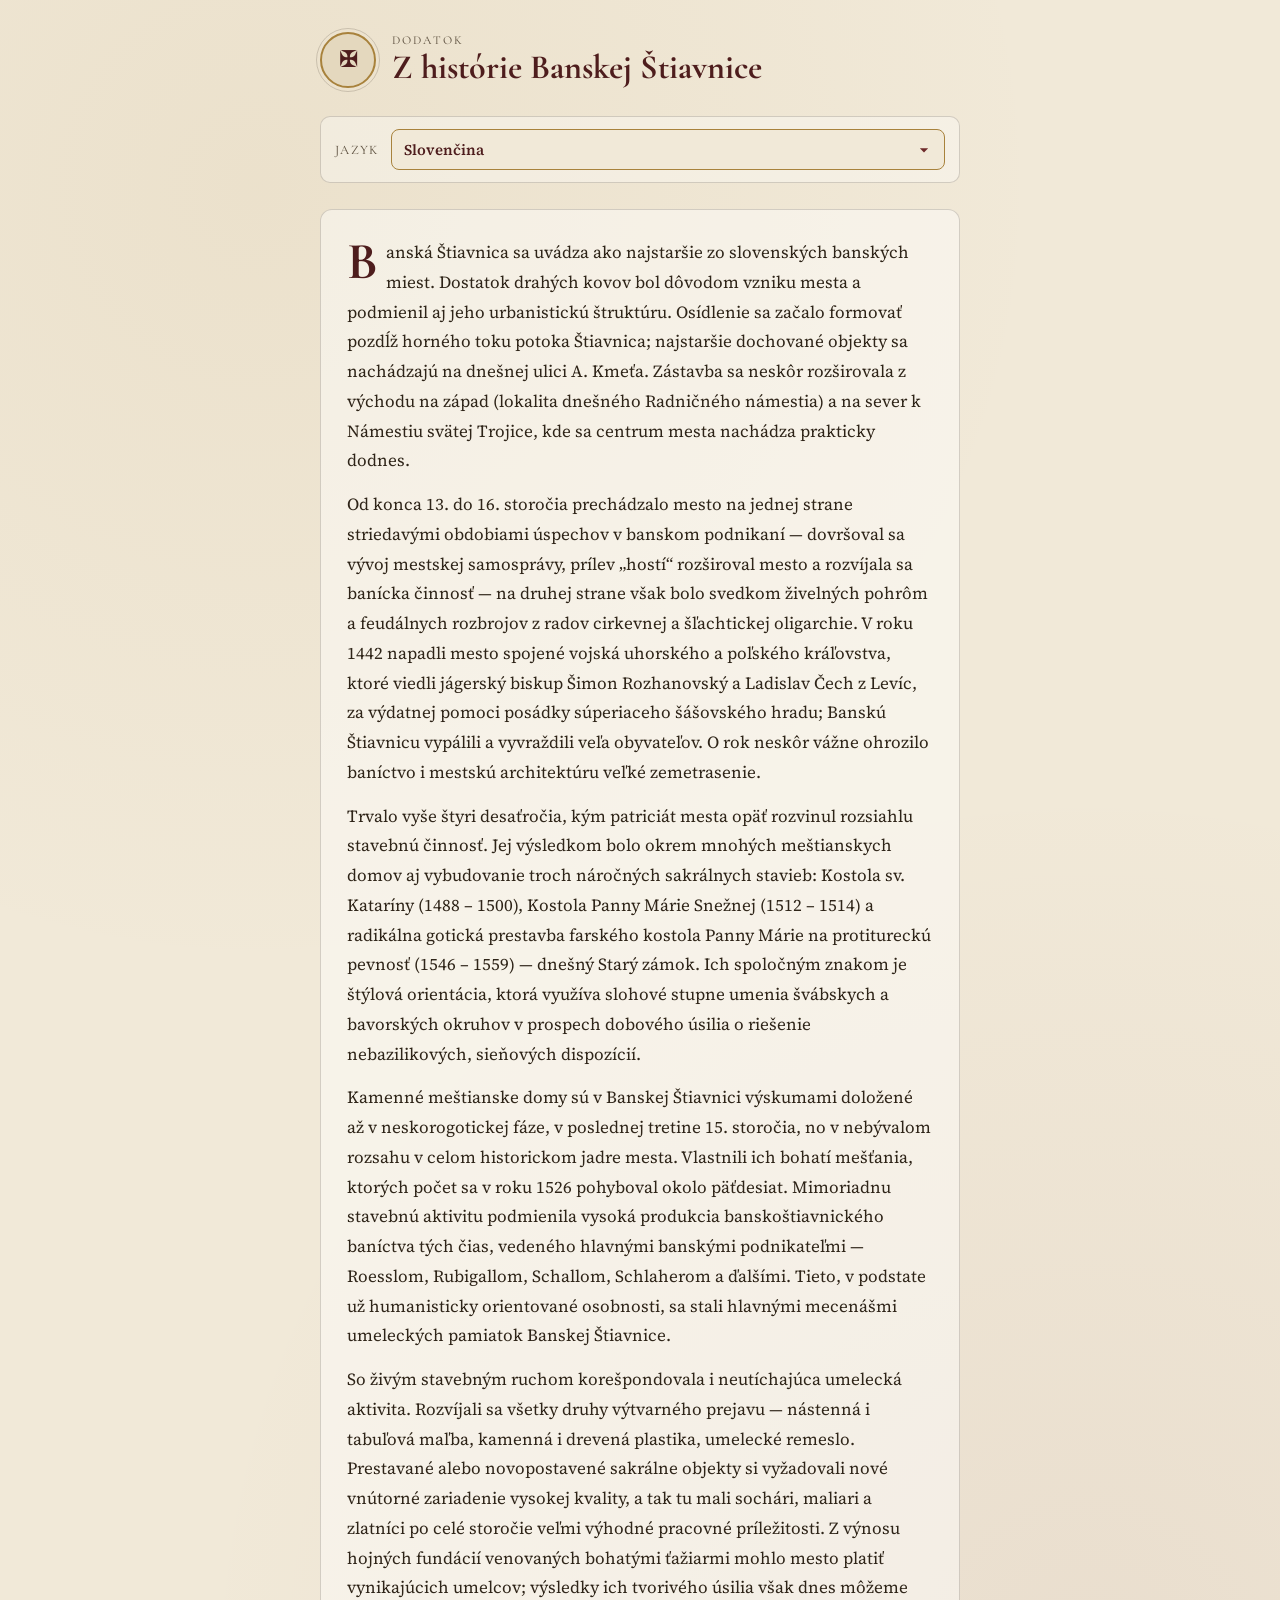
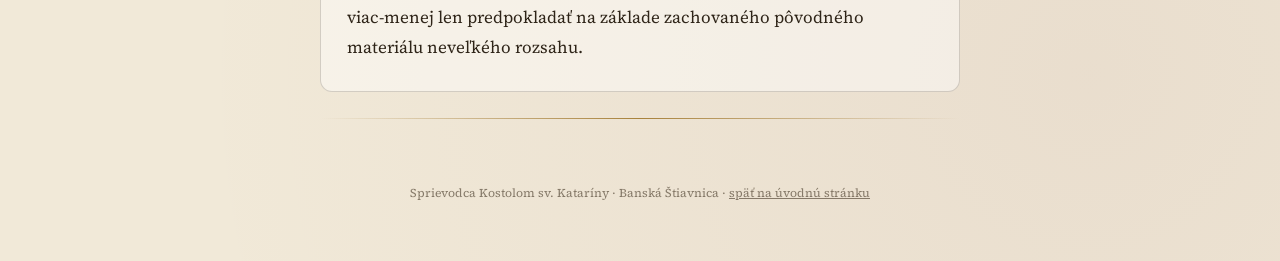
==== docs/historia/index.html @ 9a288365 "Viacjazyčný sprievodca Kostolom sv. Kataríny v Banskej Štiavnici Statická stránka pre GitHub Pages: " ====
<!DOCTYPE html>
<html lang="sk">
<head>
<meta charset="UTF-8">
<meta name="viewport" content="width=device-width, initial-scale=1.0">
<title>Z histórie Banskej Štiavnice · Sprievodca kostolom</title>
<link rel="stylesheet" href="../assets/style.css">
</head>
<body>
<div class="page">

  <div class="seal-row">
    <div class="seal" id="stopNumber">✠</div>
    <div>
      <p class="eyebrow" id="eyebrow">Zastávka</p>
      <h1 id="title"></h1>
    </div>
  </div>

  <div class="langs">
    <span class="langs-label" id="langsLabel">Jazyk</span>
    <select class="lang-select" id="langSwitcher"></select>
  </div>

  <div class="text-panel">
    <div id="bodyText"></div>
  </div>

  <div class="divider"></div>

  <div class="stop-nav" id="stopNav"></div>
  <span class="nav-hint" id="navHint"></span>

  <footer><span id="footerLabel">Sprievodca kostolom</span> · <a href="../" style="color:inherit;" id="backHome">späť na úvodnú stránku</a></footer>
</div>

<script>window.STOP_ID = "stiavnica";</script>
<script src="../assets/tour-data.js"></script>
<script src="../assets/stops/extra-stiavnica.js"></script>
<script src="../assets/tour-render.js"></script>
</body>
</html>
---- docs/assets/style.css ----
@import url('https://fonts.googleapis.com/css2?family=Cormorant+Garamond:wght@500;600;700&family=Source+Serif+4:opsz,wght@8..60,400;8..60,600&display=swap');

:root{
  --parchment: #F1E9D8;
  --parchment-dark: #E4D8BE;
  --ink: #2E2418;
  --ink-soft: #5B4E3D;
  --gold: #A8823C;
  --gold-bright: #C9A34E;
  --wine: #6E2A2A;
  --wine-deep: #4E1D1D;
  --line: rgba(46,36,24,0.18);
}

*{box-sizing:border-box;}
html,body{margin:0;padding:0;}
body{
  background: var(--parchment);
  background-image:
    radial-gradient(circle at 20% 10%, rgba(168,130,60,0.08), transparent 40%),
    radial-gradient(circle at 85% 90%, rgba(110,42,42,0.06), transparent 45%);
  color: var(--ink);
  font-family: 'Source Serif 4', serif;
  min-height:100vh;
  display:flex;
  justify-content:center;
  padding: 32px 16px 60px;
}

.page{ width:100%; max-width:640px; }

/* header / seal */
.seal-row{ display:flex; align-items:center; gap:16px; margin-bottom:28px; }
.seal{
  flex:0 0 auto; width:56px;height:56px; border-radius:50%;
  border:2px solid var(--gold);
  display:flex;align-items:center;justify-content:center;
  font-family:'Cormorant Garamond', serif; font-weight:700; font-size:22px;
  color:var(--wine-deep); background: var(--parchment-dark); position:relative;
}
.seal::before{ content:""; position:absolute; inset:-6px; border-radius:50%; border:1px solid var(--line); }
.eyebrow{
  font-family:'Cormorant Garamond', serif; letter-spacing:0.18em; text-transform:uppercase;
  font-size:12px; color:var(--ink-soft); margin:0 0 2px;
}
h1{
  font-family:'Cormorant Garamond', serif; font-weight:700; font-size:34px;
  line-height:1.1; margin:0; color:var(--wine-deep);
}

/* language switcher */
.langs{
  display:flex; align-items:center; justify-content:space-between; gap:12px;
  margin:22px 0 26px; padding:12px 14px;
  background: rgba(255,255,255,0.35); border:1px solid var(--line); border-radius:10px;
}
.langs-label{
  font-family:'Cormorant Garamond', serif; font-size:13px; letter-spacing:0.1em;
  text-transform:uppercase; color: var(--ink-soft); white-space:nowrap;
}
.lang-select{
  flex:1; font-family:'Source Serif 4', serif; font-size:15px; padding:9px 12px;
  border-radius:8px; border:1px solid var(--gold); background: var(--parchment);
  color: var(--wine-deep); font-weight:600; cursor:pointer; appearance:none;
  background-image: url("data:image/svg+xml,%3Csvg xmlns='http://www.w3.org/2000/svg' viewBox='0 0 24 24' fill='%236E2A2A'%3E%3Cpath d='M7 10l5 5 5-5z'/%3E%3C/svg%3E");
  background-repeat:no-repeat; background-position: right 10px center; background-size:20px;
  padding-right:36px;
}
.lang-select:focus{ outline: 2px solid var(--gold-bright); outline-offset:1px; }

/* text panel */
.text-panel{
  background: rgba(255,255,255,0.45); border:1px solid var(--line); border-radius:12px;
  padding:28px 26px; line-height:1.75; font-size:17px;
}
.text-panel p{ margin:0 0 14px; }
.text-panel p:last-child{ margin-bottom:0; }
.dropcap::first-letter{
  font-family:'Cormorant Garamond', serif; font-weight:700; font-size:52px;
  float:left; line-height:0.75; padding-right:8px; padding-top:4px; color: var(--wine-deep);
}

.divider{ height:1px; margin:26px 0; background: linear-gradient(90deg, transparent, var(--gold), transparent); }

.stop-nav{ display:flex; justify-content:space-between; font-size:14px; color: var(--ink-soft); margin-bottom:14px; }
.stop-nav a{ color: var(--wine-deep); text-decoration:none; font-weight:600; }
.stop-nav a:hover{ text-decoration:underline; }
.nav-hint{ display:block; text-align:center; font-size:12px; color: var(--ink-soft); opacity:0.8; }

/* homepage specific */
.info-grid{
  display:grid; gap:14px; margin:22px 0 26px;
}
.info-card{
  background: rgba(255,255,255,0.45); border:1px solid var(--line); border-radius:12px;
  padding:18px 20px;
}
.info-card .label{
  font-family:'Cormorant Garamond', serif; letter-spacing:0.1em; text-transform:uppercase;
  font-size:12px; color: var(--gold); margin:0 0 6px;
}
.info-card p{ margin:0; line-height:1.6; }
.stop-list{ list-style:none; padding:0; margin:0; display:grid; gap:8px; }
.stop-list a{
  display:block; padding:12px 16px; border:1px solid var(--line); border-radius:8px;
  color: var(--wine-deep); text-decoration:none; background: rgba(255,255,255,0.3);
  transition: background .15s ease;
}
.stop-list a:hover{ background: rgba(168,130,60,0.15); }

footer{ text-align:center; margin-top:40px; font-size:12px; color: var(--ink-soft); opacity:0.7; }
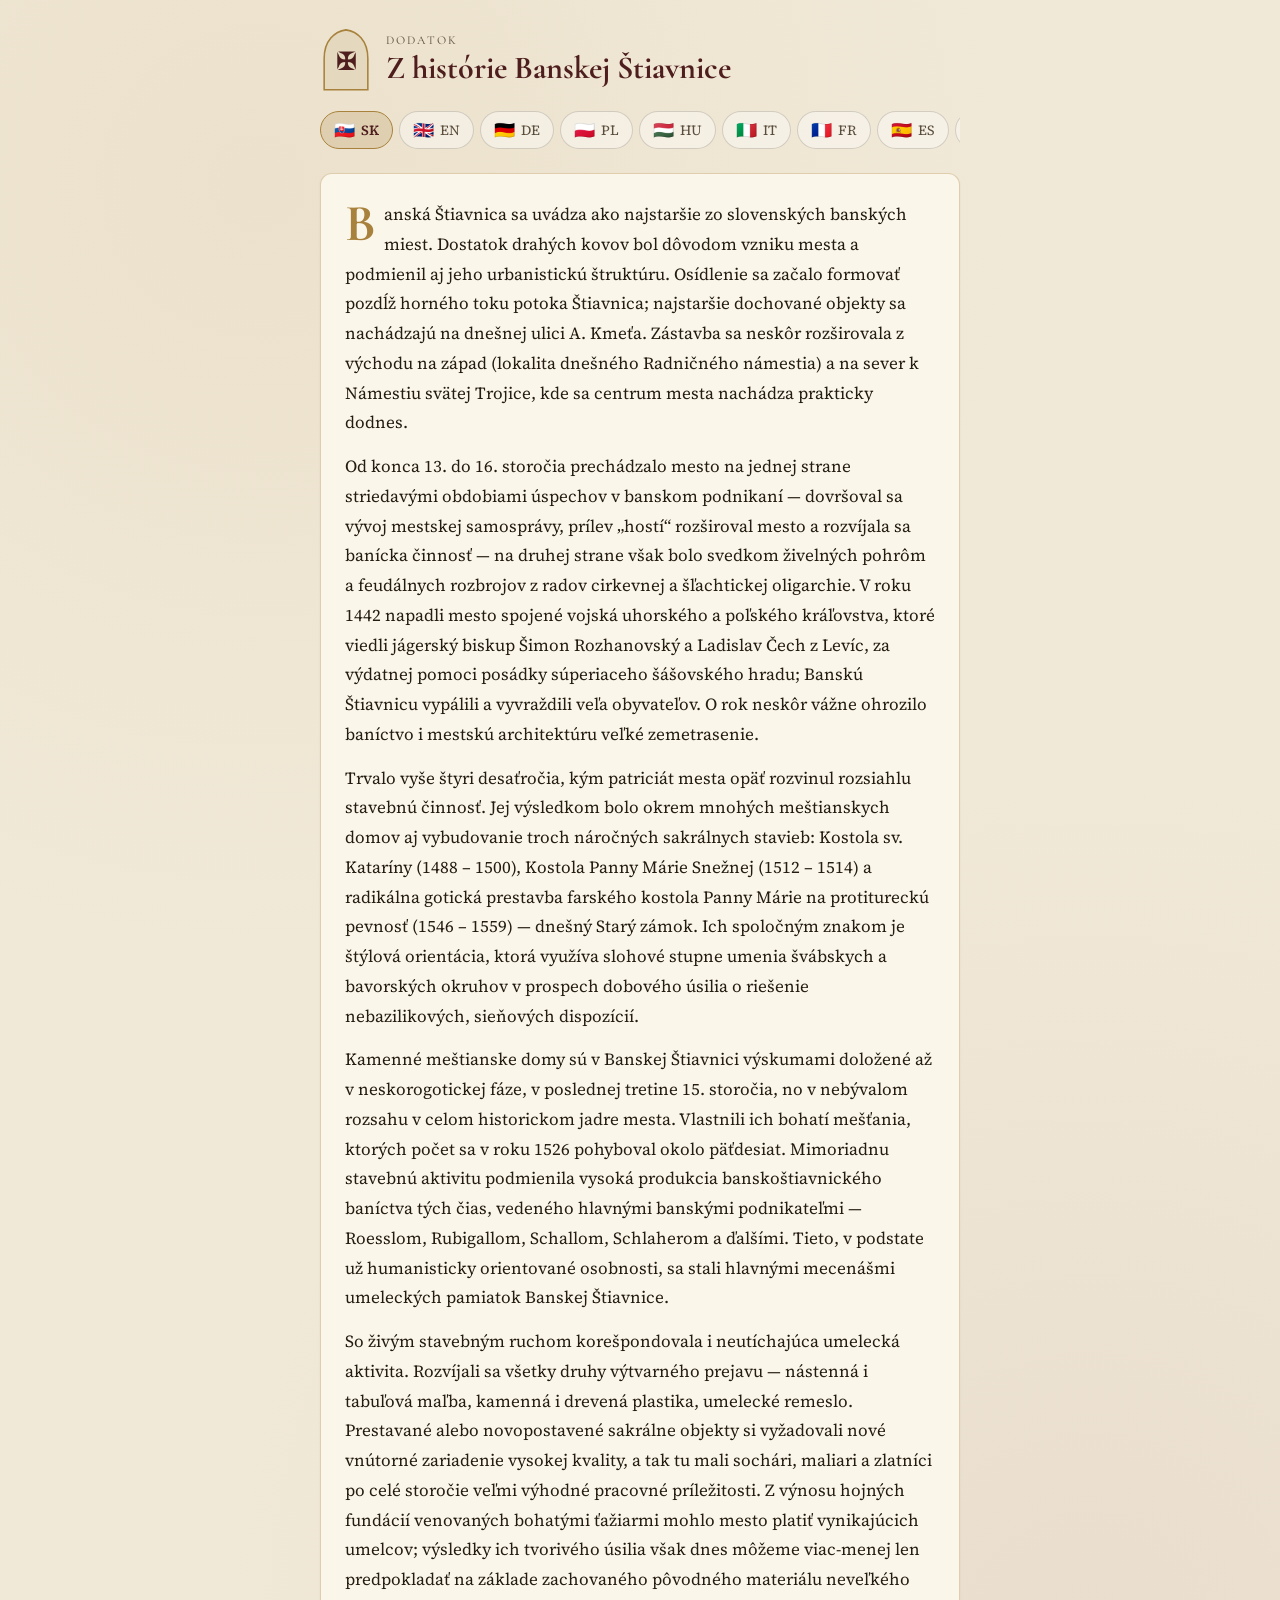
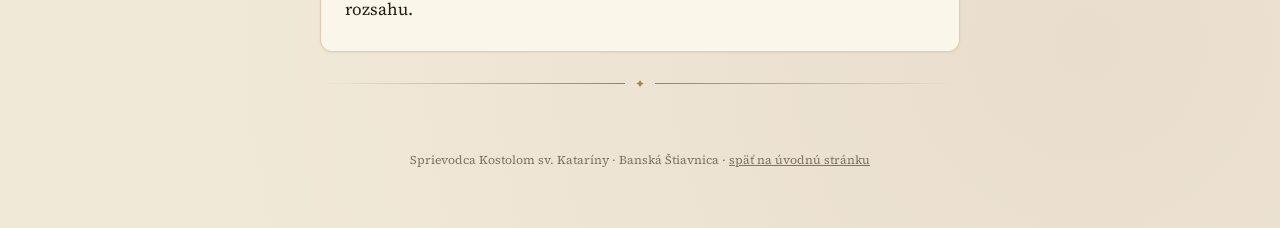
==== commit 826645eb: "Nový vizuál: gotický oblúk, zoskupené zastávky, vlajky, kontrastnejší papier Zastávky na úvodnej str" ====
--- a/docs/historia/index.html
+++ b/docs/historia/index.html
@@ -3,35 +3,43 @@
 <head>
 <meta charset="UTF-8">
 <meta name="viewport" content="width=device-width, initial-scale=1.0">
-<title>Z histórie Banskej Štiavnice · Sprievodca kostolom</title>
+<title>Sprievodca kostolom</title>
 <link rel="stylesheet" href="../assets/style.css">
 </head>
 <body>
 <div class="page">
 
+  <div class="prog-top" id="progTop">
+    <div class="prog-labels">
+      <span class="prog-group" id="progGroup"></span>
+      <span id="progCount"></span>
+    </div>
+    <div class="prog-track"><span id="progBar"></span></div>
+  </div>
+
   <div class="seal-row">
-    <div class="seal" id="stopNumber">✠</div>
+    <svg class="arch" width="52" height="63" viewBox="0 0 100 120" aria-hidden="true">
+      <path class="arch-fill" d="M8 118 L8 58 C8 24 28 6 50 3 C72 6 92 24 92 58 L92 118 Z"/>
+      <text class="arch-num" id="stopNumber" x="50" y="80">&#10016;</text>
+    </svg>
     <div>
       <p class="eyebrow" id="eyebrow">Zastávka</p>
       <h1 id="title"></h1>
     </div>
   </div>
 
-  <div class="langs">
-    <span class="langs-label" id="langsLabel">Jazyk</span>
-    <select class="lang-select" id="langSwitcher"></select>
-  </div>
+  <div class="chips" id="langSwitcher"></div>
 
   <div class="text-panel">
     <div id="bodyText"></div>
   </div>
 
-  <div class="divider"></div>
+  <div class="orn"><i></i><b>&#10022;</b><i></i></div>
 
   <div class="stop-nav" id="stopNav"></div>
   <span class="nav-hint" id="navHint"></span>
 
-  <footer><span id="footerLabel">Sprievodca kostolom</span> · <a href="../" style="color:inherit;" id="backHome">späť na úvodnú stránku</a></footer>
+  <footer><span id="footerLabel">Sprievodca kostolom</span> &middot; <a href="../" id="backHome">sp&#228;t&#780; na &#250;vodn&#250; str&#225;nku</a></footer>
 </div>
 
 <script>window.STOP_ID = "stiavnica";</script>
--- a/docs/assets/style.css
+++ b/docs/assets/style.css
@@ -3,13 +3,16 @@
 :root{
   --parchment: #F1E9D8;
   --parchment-dark: #E4D8BE;
+  --paper: #FBF6EA;          /* plný svetlý papier pod textom = ostrejší text */
   --ink: #2E2418;
+  --ink-strong: #241C12;
   --ink-soft: #5B4E3D;
   --gold: #A8823C;
   --gold-bright: #C9A34E;
   --wine: #6E2A2A;
   --wine-deep: #4E1D1D;
   --line: rgba(46,36,24,0.18);
+  --line-gold: rgba(168,130,60,0.35);
 }
 
 *{box-sizing:border-box;}
@@ -20,92 +23,180 @@
     radial-gradient(circle at 20% 10%, rgba(168,130,60,0.08), transparent 40%),
     radial-gradient(circle at 85% 90%, rgba(110,42,42,0.06), transparent 45%);
   color: var(--ink);
-  font-family: 'Source Serif 4', serif;
+  font-family: 'Source Serif 4', Georgia, serif;
   min-height:100vh;
   display:flex;
   justify-content:center;
-  padding: 32px 16px 60px;
+  padding: 28px 16px 60px;
 }
 
 .page{ width:100%; max-width:640px; }
 
-/* header / seal */
-.seal-row{ display:flex; align-items:center; gap:16px; margin-bottom:28px; }
-.seal{
-  flex:0 0 auto; width:56px;height:56px; border-radius:50%;
-  border:2px solid var(--gold);
-  display:flex;align-items:center;justify-content:center;
-  font-family:'Cormorant Garamond', serif; font-weight:700; font-size:22px;
-  color:var(--wine-deep); background: var(--parchment-dark); position:relative;
-}
-.seal::before{ content:""; position:absolute; inset:-6px; border-radius:50%; border:1px solid var(--line); }
+/* ---------- gotický oblúk (motív klenby a okien kostola) ---------- */
+.arch{ flex:0 0 auto; display:block; }
+.arch-fill{ fill: var(--parchment-dark); stroke: var(--gold); stroke-width:3; }
+.arch-inner{ fill:none; stroke: rgba(168,130,60,0.45); stroke-width:1.5; }
+.arch-num{
+  font-family:'Cormorant Garamond', serif; font-weight:700; font-size:46px;
+  fill: var(--wine-deep); text-anchor:middle;
+}
+.arch-emoji{ font-size:38px; text-anchor:middle; }
+
+/* ---------- hlavička zastávky ---------- */
+.seal-row{ display:flex; align-items:center; gap:14px; margin-bottom:18px; }
 .eyebrow{
   font-family:'Cormorant Garamond', serif; letter-spacing:0.18em; text-transform:uppercase;
-  font-size:12px; color:var(--ink-soft); margin:0 0 2px;
+  font-size:12px; color:var(--ink-soft); margin:0 0 3px;
 }
 h1{
-  font-family:'Cormorant Garamond', serif; font-weight:700; font-size:34px;
-  line-height:1.1; margin:0; color:var(--wine-deep);
-}
-
-/* language switcher */
-.langs{
-  display:flex; align-items:center; justify-content:space-between; gap:12px;
-  margin:22px 0 26px; padding:12px 14px;
-  background: rgba(255,255,255,0.35); border:1px solid var(--line); border-radius:10px;
-}
-.langs-label{
-  font-family:'Cormorant Garamond', serif; font-size:13px; letter-spacing:0.1em;
-  text-transform:uppercase; color: var(--ink-soft); white-space:nowrap;
-}
-.lang-select{
-  flex:1; font-family:'Source Serif 4', serif; font-size:15px; padding:9px 12px;
-  border-radius:8px; border:1px solid var(--gold); background: var(--parchment);
-  color: var(--wine-deep); font-weight:600; cursor:pointer; appearance:none;
-  background-image: url("data:image/svg+xml,%3Csvg xmlns='http://www.w3.org/2000/svg' viewBox='0 0 24 24' fill='%236E2A2A'%3E%3Cpath d='M7 10l5 5 5-5z'/%3E%3C/svg%3E");
-  background-repeat:no-repeat; background-position: right 10px center; background-size:20px;
-  padding-right:36px;
-}
-.lang-select:focus{ outline: 2px solid var(--gold-bright); outline-offset:1px; }
-
-/* text panel */
+  font-family:'Cormorant Garamond', serif; font-weight:700; font-size:32px;
+  line-height:1.12; margin:0; color:var(--wine-deep);
+}
+
+/* ---------- hero na úvodnej stránke ---------- */
+.hero{ text-align:center; padding:4px 0 18px; }
+.hero .arch{ margin:0 auto 10px; }
+.hero h1{ font-size:34px; margin-bottom:6px; }
+.hero-sub{
+  font-family:'Cormorant Garamond', serif; font-size:12px; letter-spacing:0.14em;
+  text-transform:uppercase; color:var(--gold); margin:0;
+}
+
+/* ---------- ukazovateľ postupu ---------- */
+.prog-top{ margin-bottom:16px; }
+.prog-top .prog-labels{
+  display:flex; justify-content:space-between; font-size:12px;
+  color:var(--ink-soft); margin-bottom:5px;
+}
+.prog-top .prog-group{
+  font-family:'Cormorant Garamond', serif; letter-spacing:0.12em; text-transform:uppercase;
+}
+.prog-track{ height:4px; border-radius:3px; background:var(--parchment-dark); overflow:hidden; }
+.prog-track span{
+  display:block; height:100%; border-radius:3px;
+  background:linear-gradient(90deg, var(--gold), var(--gold-bright));
+  transition: width .3s ease;
+}
+
+/* ---------- prepínač jazykov (vlajky) ---------- */
+.chips{
+  display:flex; gap:6px; overflow-x:auto; padding:2px 0 8px;
+  margin-bottom:16px; -webkit-overflow-scrolling:touch;
+}
+.chips::-webkit-scrollbar{ height:0; }
+.chip{
+  flex:0 0 auto; display:flex; align-items:center; gap:6px;
+  padding:8px 13px; border:1px solid var(--line); border-radius:20px;
+  background:rgba(255,255,255,0.4); font-family:inherit; font-size:14px;
+  color:var(--ink-soft); cursor:pointer; white-space:nowrap;
+  transition: background .15s ease, border-color .15s ease;
+}
+.chip:hover{ background:rgba(168,130,60,0.14); }
+.chip.on{
+  border-color:var(--gold); background:rgba(168,130,60,0.2);
+  font-weight:600; color:var(--wine-deep);
+}
+.chip .flag{ font-size:17px; line-height:1; }
+
+/* ---------- panel s textom ---------- */
 .text-panel{
-  background: rgba(255,255,255,0.45); border:1px solid var(--line); border-radius:12px;
-  padding:28px 26px; line-height:1.75; font-size:17px;
+  background: var(--paper); border:1px solid var(--line-gold); border-radius:12px;
+  padding:26px 24px; line-height:1.75; font-size:17px; color:var(--ink-strong);
+  box-shadow: 0 1px 3px rgba(46,36,24,0.05);
 }
 .text-panel p{ margin:0 0 14px; }
 .text-panel p:last-child{ margin-bottom:0; }
 .dropcap::first-letter{
   font-family:'Cormorant Garamond', serif; font-weight:700; font-size:52px;
-  float:left; line-height:0.75; padding-right:8px; padding-top:4px; color: var(--wine-deep);
-}
-
-.divider{ height:1px; margin:26px 0; background: linear-gradient(90deg, transparent, var(--gold), transparent); }
-
-.stop-nav{ display:flex; justify-content:space-between; font-size:14px; color: var(--ink-soft); margin-bottom:14px; }
-.stop-nav a{ color: var(--wine-deep); text-decoration:none; font-weight:600; }
-.stop-nav a:hover{ text-decoration:underline; }
-.nav-hint{ display:block; text-align:center; font-size:12px; color: var(--ink-soft); opacity:0.8; }
-
-/* homepage specific */
-.info-grid{
-  display:grid; gap:14px; margin:22px 0 26px;
-}
-.info-card{
-  background: rgba(255,255,255,0.45); border:1px solid var(--line); border-radius:12px;
-  padding:18px 20px;
-}
-.info-card .label{
+  float:left; line-height:0.75; padding-right:8px; padding-top:4px; color: var(--gold);
+}
+
+/* ---------- ozdobný predel ---------- */
+.orn{ display:flex; align-items:center; gap:10px; margin:24px 0; }
+.orn i{ flex:1; height:1px; background:linear-gradient(90deg, transparent, var(--gold)); }
+.orn i:last-child{ background:linear-gradient(90deg, var(--gold), transparent); }
+.orn b{ color:var(--gold); font-size:12px; font-weight:400; }
+
+/* ---------- navigácia medzi zastávkami ---------- */
+.stop-nav{ display:flex; align-items:stretch; gap:10px; margin-bottom:14px; }
+.stop-nav > span{ flex:1 1 0; display:flex; }
+.stop-nav > span:last-child{ justify-content:flex-end; }
+.stop-nav a{
+  flex:1; display:flex; flex-direction:column; justify-content:center; gap:3px;
+  padding:11px 14px; text-decoration:none; color:var(--wine-deep);
+  border:1px solid var(--gold); border-radius:9px; background:rgba(255,255,255,0.4);
+  transition: background .15s ease;
+}
+.stop-nav a:hover{ background:rgba(168,130,60,0.16); }
+.stop-nav .nav-dir{
+  font-family:'Cormorant Garamond', serif; letter-spacing:0.12em; text-transform:uppercase;
+  font-size:10px; color:var(--gold);
+}
+.stop-nav .nav-title{ font-size:14px; font-weight:600; line-height:1.3; }
+.stop-nav span:last-child a{ text-align:right; }
+.nav-hint{ display:block; text-align:center; font-size:12px; color:var(--ink-soft); opacity:0.85; }
+
+/* ---------- úvodná stránka: info riadky ---------- */
+.info-panel{
+  background:var(--paper); border:1px solid var(--line-gold); border-radius:12px;
+  padding:4px 18px; margin:0 0 8px;
+  box-shadow: 0 1px 3px rgba(46,36,24,0.05);
+}
+.info-row{
+  display:flex; gap:12px; align-items:flex-start; padding:13px 0;
+  border-bottom:1px solid rgba(168,130,60,0.2);
+}
+.info-row:last-child{ border-bottom:none; }
+.info-ic{
+  flex:0 0 auto; width:28px; height:28px; border-radius:50%;
+  background:rgba(168,130,60,0.16); display:flex; align-items:center;
+  justify-content:center; font-size:14px;
+}
+.info-row .label{
   font-family:'Cormorant Garamond', serif; letter-spacing:0.1em; text-transform:uppercase;
-  font-size:12px; color: var(--gold); margin:0 0 6px;
-}
-.info-card p{ margin:0; line-height:1.6; }
-.stop-list{ list-style:none; padding:0; margin:0; display:grid; gap:8px; }
+  font-size:11px; color:var(--gold); margin:0 0 2px; font-weight:600;
+}
+.info-row p{ margin:0; font-size:15px; line-height:1.5; color:var(--ink-soft); }
+
+/* otváracie hodiny — sezónny rozvrh */
+.hours{ display:flex; flex-direction:column; gap:10px; margin-top:4px; }
+.hours-period{ padding-left:11px; border-left:2px solid var(--gold); }
+.hours-season{
+  font-family:'Cormorant Garamond', serif; font-weight:600; font-size:14px;
+  color:var(--wine-deep); margin:0 0 1px !important;
+}
+.hours-time{ font-size:14px; line-height:1.5 !important; color:var(--ink-soft); margin:0 !important; }
+
+/* ---------- úvodná stránka: zoskupené zastávky ---------- */
+.group{ margin-bottom:18px; }
+.group-label{
+  font-family:'Cormorant Garamond', serif; letter-spacing:0.14em; text-transform:uppercase;
+  font-size:11px; color:var(--gold); margin:0 0 7px;
+  display:flex; align-items:center; gap:9px;
+}
+.group-label::after{ content:""; flex:1; height:1px; background:rgba(168,130,60,0.3); }
+.stop-list{ list-style:none; padding:0; margin:0; display:grid; gap:6px; }
 .stop-list a{
-  display:block; padding:12px 16px; border:1px solid var(--line); border-radius:8px;
-  color: var(--wine-deep); text-decoration:none; background: rgba(255,255,255,0.3);
-  transition: background .15s ease;
-}
-.stop-list a:hover{ background: rgba(168,130,60,0.15); }
-
-footer{ text-align:center; margin-top:40px; font-size:12px; color: var(--ink-soft); opacity:0.7; }
+  display:flex; align-items:center; gap:11px; padding:11px 13px;
+  border:1px solid rgba(46,36,24,0.10); border-radius:8px;
+  color:var(--wine-deep); text-decoration:none; background:rgba(255,255,255,0.4);
+  font-size:16px; transition: background .15s ease;
+}
+.stop-list a:hover{ background:rgba(168,130,60,0.14); }
+.stop-list .stop-no{
+  flex:0 0 auto; width:24px; height:24px; border-radius:50%;
+  border:1px solid var(--gold); display:flex; align-items:center; justify-content:center;
+  font-family:'Cormorant Garamond', serif; font-weight:700; font-size:12px; color:var(--gold);
+}
+
+footer{ text-align:center; margin-top:36px; font-size:12px; color:var(--ink-soft); opacity:0.75; }
+footer a{ color:inherit; }
+
+@media (max-width:420px){
+  h1{ font-size:27px; }
+  .hero h1{ font-size:29px; }
+  .text-panel{ padding:22px 18px; font-size:16px; }
+  .stop-nav{ flex-direction:column; }
+  .stop-nav > span:last-child{ justify-content:stretch; }
+  .stop-nav span:last-child a{ text-align:left; }
+}
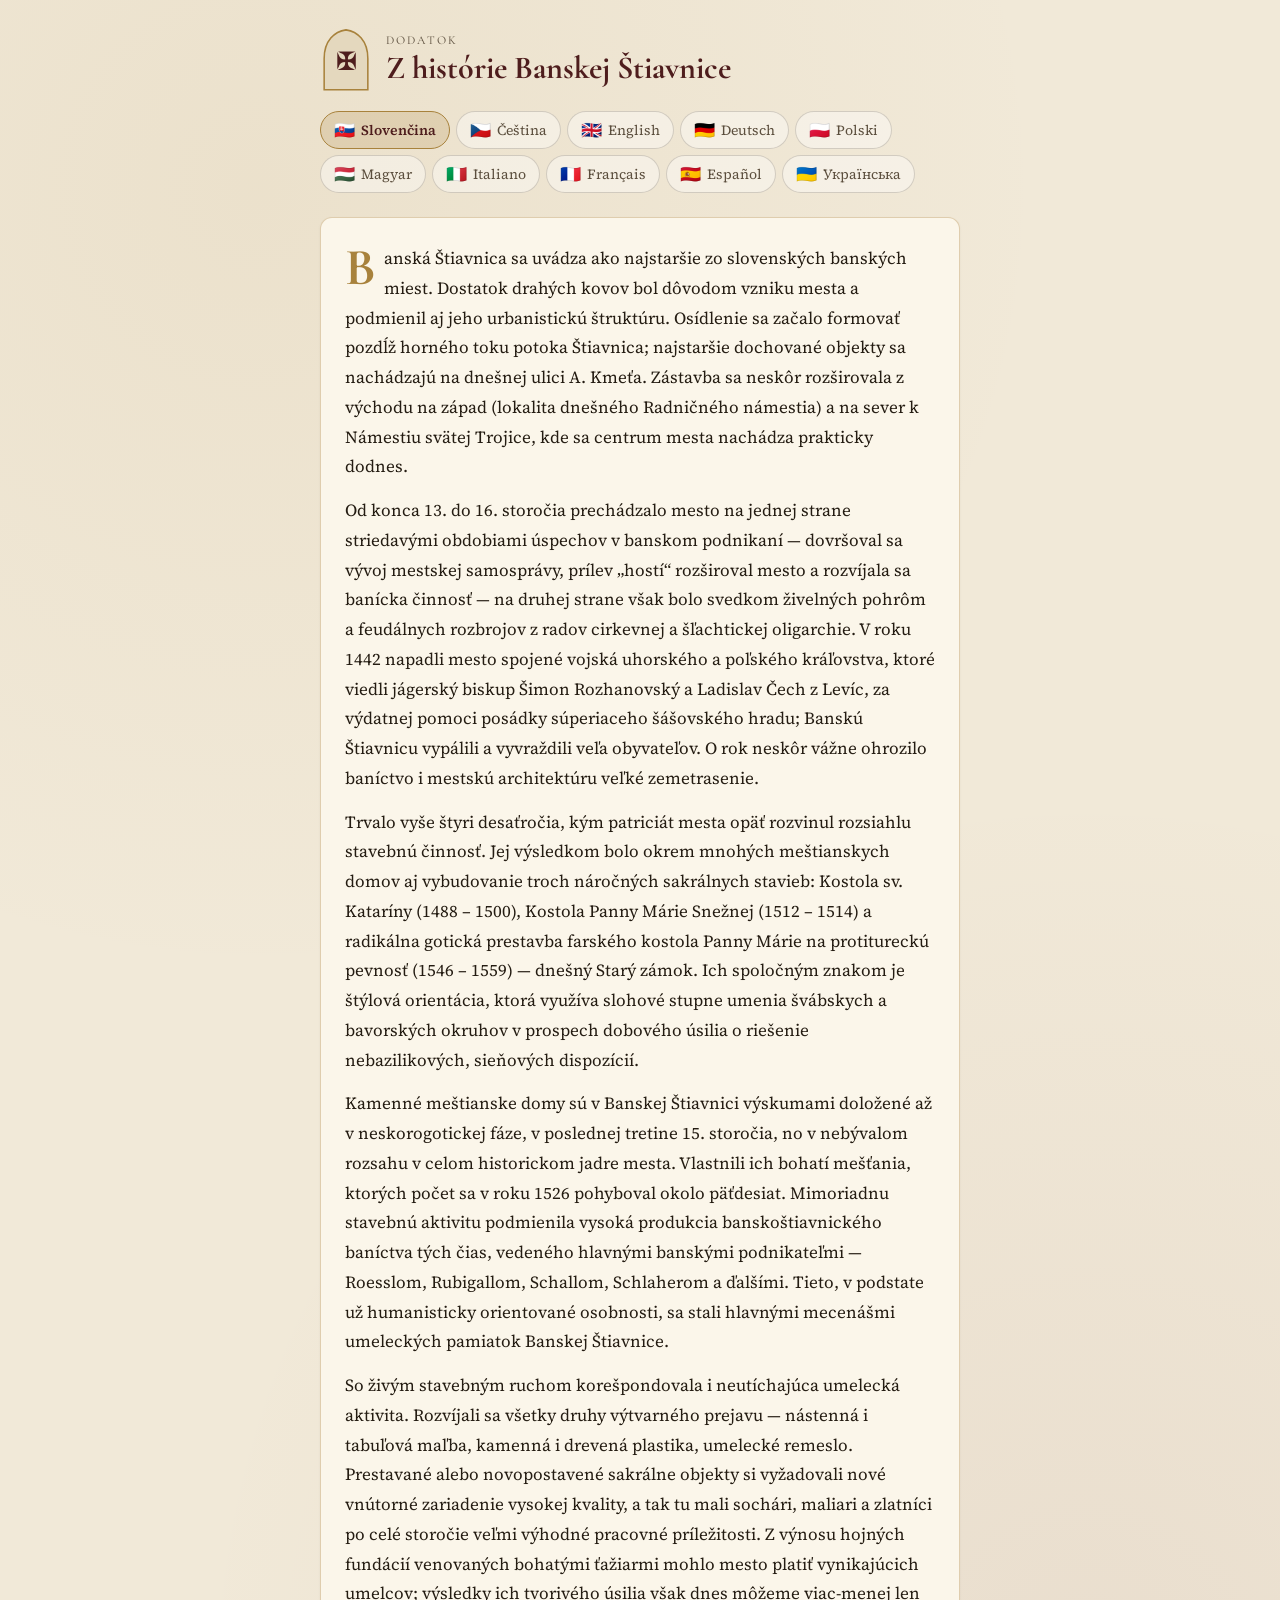
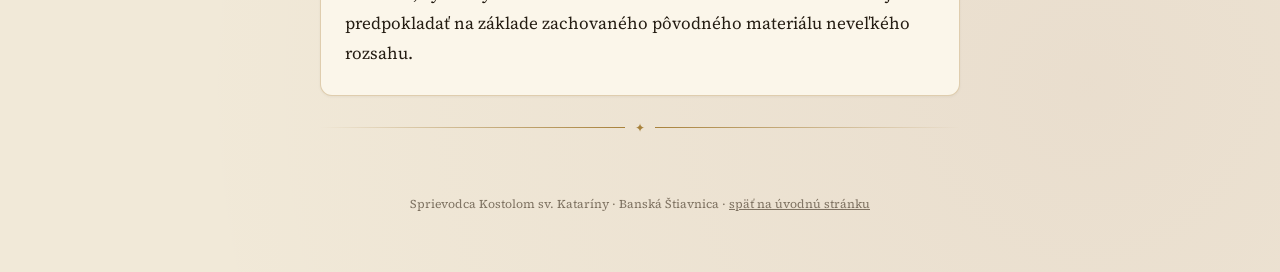
==== commit bd90e1e4: "Plán kostola so zvýraznením aktuálnej zastávky Na každej zastávke sa pod textom zobrazí plán kostola" ====
--- a/docs/historia/index.html
+++ b/docs/historia/index.html
@@ -36,6 +36,11 @@
 
   <div class="orn"><i></i><b>&#10022;</b><i></i></div>
 
+  <div class="plan-box compact" id="planBox">
+    <p class="plan-title" id="planTitle">Pl&#225;n kostola</p>
+    <div id="planHolder"></div>
+  </div>
+
   <div class="stop-nav" id="stopNav"></div>
   <span class="nav-hint" id="navHint"></span>
 
@@ -45,6 +50,7 @@
 <script>window.STOP_ID = "stiavnica";</script>
 <script src="../assets/tour-data.js"></script>
 <script src="../assets/stops/extra-stiavnica.js"></script>
+<script src="../assets/plan.js"></script>
 <script src="../assets/tour-render.js"></script>
 </body>
 </html>
--- a/docs/assets/style.css
+++ b/docs/assets/style.css
@@ -78,12 +78,13 @@
   transition: width .3s ease;
 }
 
-/* ---------- prepínač jazykov (vlajky) ---------- */
+/* ---------- prepínač jazykov (vlajky) ----------
+   Zámerne sa zalamuje do riadkov a NEposúva sa vodorovne: návštevník musí
+   vidieť všetkých 9 jazykov naraz, inak svoj nenájde. Na úzkych displejoch
+   preto ukazujeme len vlajku a skratku (🇩🇪 DE), na širokých celý názov. */
 .chips{
-  display:flex; gap:6px; overflow-x:auto; padding:2px 0 8px;
-  margin-bottom:16px; -webkit-overflow-scrolling:touch;
-}
-.chips::-webkit-scrollbar{ height:0; }
+  display:flex; flex-wrap:wrap; gap:6px; padding:2px 0 8px; margin-bottom:16px;
+}
 .chip{
   flex:0 0 auto; display:flex; align-items:center; gap:6px;
   padding:8px 13px; border:1px solid var(--line); border-radius:20px;
@@ -97,6 +98,14 @@
   font-weight:600; color:var(--wine-deep);
 }
 .chip .flag{ font-size:17px; line-height:1; }
+.chip .code{ display:none; }
+
+@media (max-width:560px){
+  .chips{ gap:5px; }
+  .chip{ padding:7px 10px; gap:5px; font-size:13px; }
+  .chip .name{ display:none; }
+  .chip .code{ display:inline; }
+}
 
 /* ---------- panel s textom ---------- */
 .text-panel{
@@ -110,6 +119,42 @@
   font-family:'Cormorant Garamond', serif; font-weight:700; font-size:52px;
   float:left; line-height:0.75; padding-right:8px; padding-top:4px; color: var(--gold);
 }
+
+/* ---------- plán kostola ---------- */
+.plan-box{
+  background:var(--paper); border:1px solid var(--line-gold); border-radius:12px;
+  padding:14px 12px 10px; box-shadow:0 1px 3px rgba(46,36,24,0.05);
+}
+.plan-title{
+  font-family:'Cormorant Garamond', serif; letter-spacing:0.14em; text-transform:uppercase;
+  font-size:11px; color:var(--gold); text-align:center; margin:0 0 8px;
+}
+.plan-svg{ display:block; width:100%; height:auto; margin:0 auto; }
+/* na zastávke stačí menší plán, na úvodnej stránke môže byť väčší */
+.plan-box.compact{ margin-bottom:16px; }
+.plan-box.compact .plan-svg{ max-width:240px; }
+.plan-box.full .plan-svg{ max-width:320px; }
+
+.plan-nave{ fill:rgba(255,255,255,.55); stroke:var(--wine-deep); stroke-width:2.5; }
+.plan-presb{ fill:rgba(110,42,42,.07); stroke:var(--wine-deep); stroke-width:2.5; }
+.plan-room{ fill:rgba(255,255,255,.5); stroke:var(--gold); stroke-width:1.5; }
+.plan-aux{ fill:rgba(46,36,24,.05); stroke:var(--ink-soft); stroke-width:1; stroke-dasharray:3 2; }
+.plan-dir{ font:italic 10px Georgia, serif; fill:var(--ink-soft); text-anchor:middle; }
+.plan-room-lbl{ font:9px 'Source Serif 4', Georgia, serif; fill:var(--ink-soft); text-anchor:middle; }
+.plan-entry{ fill:none; stroke:#2F7DBF; stroke-width:3; }
+.plan-entry-lbl{ font:italic 10px Georgia, serif; fill:#2F7DBF; }
+
+.plan-dot{ cursor:pointer; }
+.plan-dot .dot-hit{ fill:transparent; stroke:none; }
+.plan-dot .dot-face{ fill:var(--parchment); stroke:var(--gold); stroke-width:1.5; transition:fill .15s ease; pointer-events:none; }
+.plan-dot text{
+  font-family:'Cormorant Garamond', serif; font-size:11px; font-weight:700;
+  fill:var(--wine-deep); text-anchor:middle; pointer-events:none;
+}
+.plan-dot:hover .dot-face{ fill:rgba(168,130,60,.3); }
+/* aktuálna zastávka — „tu ste“ */
+.plan-dot.on .dot-face{ fill:var(--wine); stroke:var(--wine-deep); stroke-width:2; }
+.plan-dot.on text{ fill:#fff; }
 
 /* ---------- ozdobný predel ---------- */
 .orn{ display:flex; align-items:center; gap:10px; margin:24px 0; }
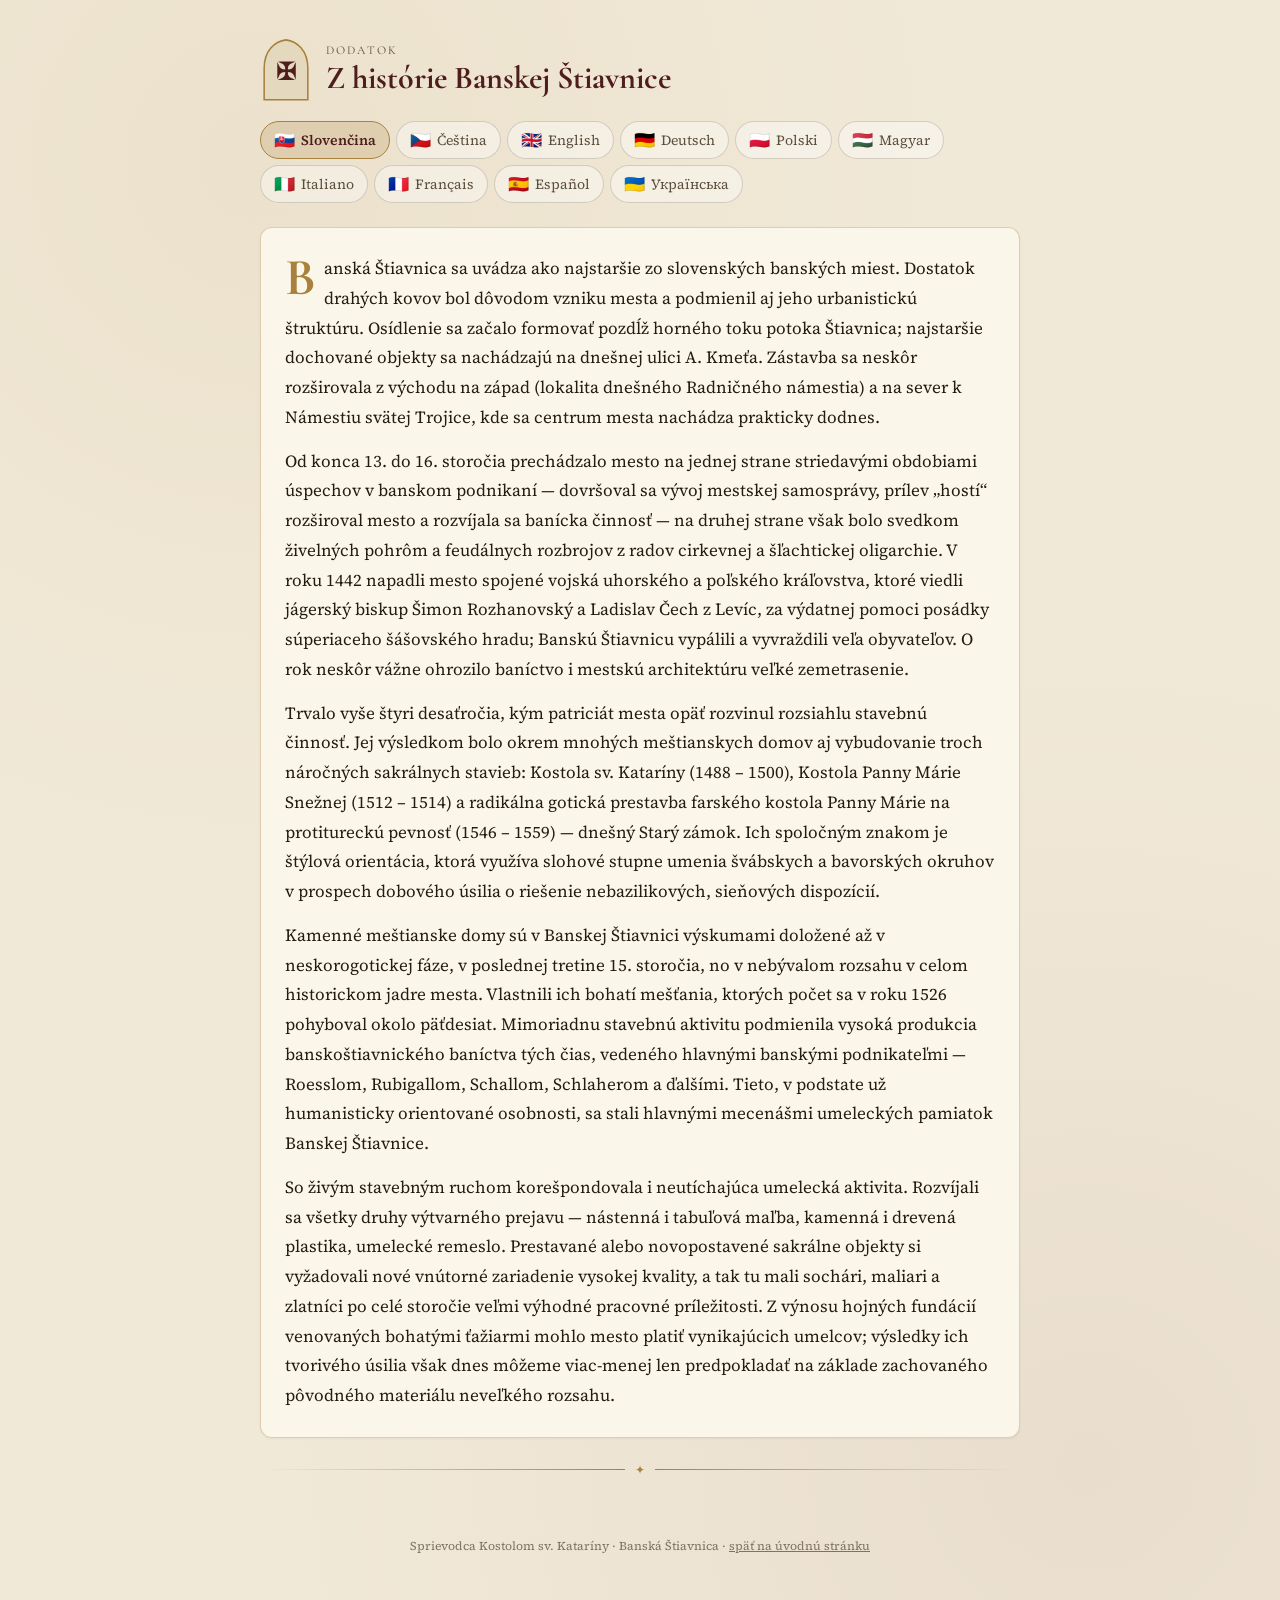
==== commit 2e63dcae: "Počítačová verzia rozloženia (mobil ostáva nedotknutý) Na obrazovkách od 900 px sa stránka skladá ak" ====
--- a/docs/historia/index.html
+++ b/docs/historia/index.html
@@ -7,7 +7,7 @@
 <link rel="stylesheet" href="../assets/style.css">
 </head>
 <body>
-<div class="page">
+<div class="page page-doc">
 
   <div class="prog-top" id="progTop">
     <div class="prog-labels">
--- a/docs/assets/style.css
+++ b/docs/assets/style.css
@@ -245,3 +245,80 @@
   .stop-nav > span:last-child{ justify-content:stretch; }
   .stop-nav span:last-child a{ text-align:left; }
 }
+
+/* ============================================================
+   POČÍTAČOVÁ VERZIA (≥ 900 px)
+   Všetko je v tomto media query — pod 900 px ostáva mobilná
+   verzia úplne nedotknutá. Rozloženie sa skladá cez CSS grid,
+   takže netreba meniť HTML ani poradie prvkov.
+   ============================================================ */
+@media (min-width:900px){
+  body{ padding:38px 24px 72px; }
+  .page{ max-width:1080px; }
+
+  /* -------- úvodná stránka -------- */
+  .page-home{
+    display:grid;
+    grid-template-columns:1fr 360px;
+    column-gap:42px; row-gap:0; align-items:start;
+    grid-template-areas:
+      "hero    hero"
+      "chips   chips"
+      "intro   plan"
+      "info    plan"
+      "heading heading"
+      "groups  groups"
+      "exH     exH"
+      "exList  exList"
+      "foot    foot";
+  }
+  .page-home > .hero{ grid-area:hero; padding-top:14px; }
+  .page-home > #langSwitcher{ grid-area:chips; justify-content:center; margin-bottom:28px; }
+  .page-home > .text-panel{ grid-area:intro; margin-bottom:0 !important; }
+  .page-home > .info-panel{ grid-area:info; margin-top:16px; }
+  .page-home > .orn{ display:none; }
+  .page-home > #planBox{ grid-area:plan; position:sticky; top:24px; }
+  .page-home > #stopsHeading{ grid-area:heading; margin-top:36px; }
+  .page-home > #groups{
+    grid-area:groups; display:grid; grid-template-columns:repeat(3,1fr);
+    column-gap:24px; row-gap:4px; align-items:start;
+  }
+  .page-home > #extrasHeading{ grid-area:exH; margin-top:28px; }
+  .page-home > #extraList{
+    grid-area:exList; display:grid; grid-template-columns:repeat(3,1fr);
+    column-gap:24px; row-gap:6px; align-items:start;
+  }
+  .page-home > footer{ grid-area:foot; }
+  /* na úvode je plán vysoký — hodiny pod sebou zaplnia ľavý stĺpec */
+  .page-home .info-row p{ font-size:15px; }
+
+  /* -------- stránka zastávky -------- */
+  .page-stop{
+    display:grid;
+    grid-template-columns:300px 1fr;
+    column-gap:44px; row-gap:0; align-items:start;
+    grid-template-areas:
+      "aside prog"
+      "aside head"
+      "aside chips"
+      "aside text"
+      "aside orn"
+      "aside nav"
+      "aside hint"
+      "foot  foot";
+  }
+  .page-stop > #planBox{ grid-area:aside; position:sticky; top:24px; margin-bottom:0; }
+  .page-stop > .prog-top{ grid-area:prog; }
+  .page-stop > .seal-row{ grid-area:head; }
+  .page-stop > #langSwitcher{ grid-area:chips; }
+  .page-stop > .text-panel{ grid-area:text; }
+  .page-stop > .orn{ grid-area:orn; }
+  .page-stop > .stop-nav{ grid-area:nav; }
+  .page-stop > .nav-hint{ grid-area:hint; }
+  .page-stop > footer{ grid-area:foot; margin-top:30px; }
+  /* v bočnom paneli nech plán vyplní stĺpec */
+  .page-stop #planBox .plan-svg{ max-width:100%; }
+
+  /* -------- dodatky (sv. Katarína, história) — jeden čitateľný stĺpec -------- */
+  .page-doc{ max-width:760px; }
+}
